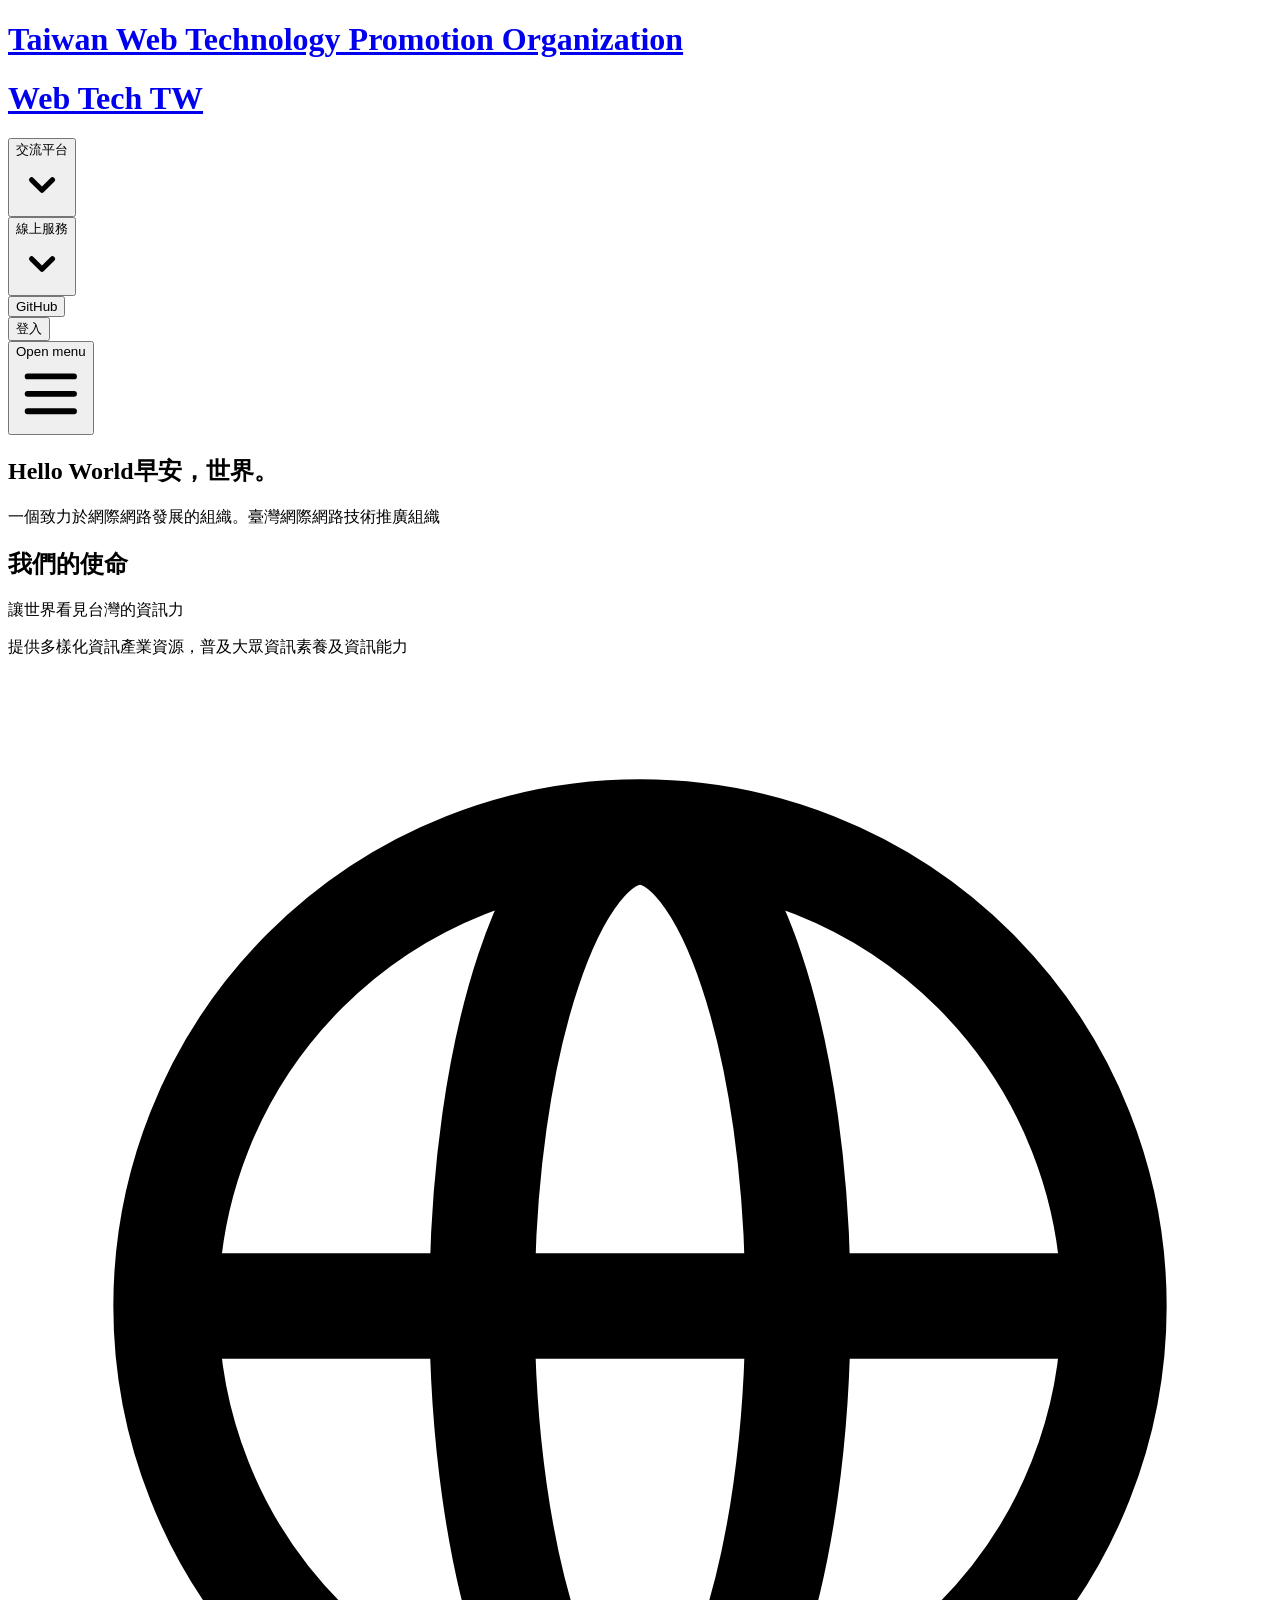
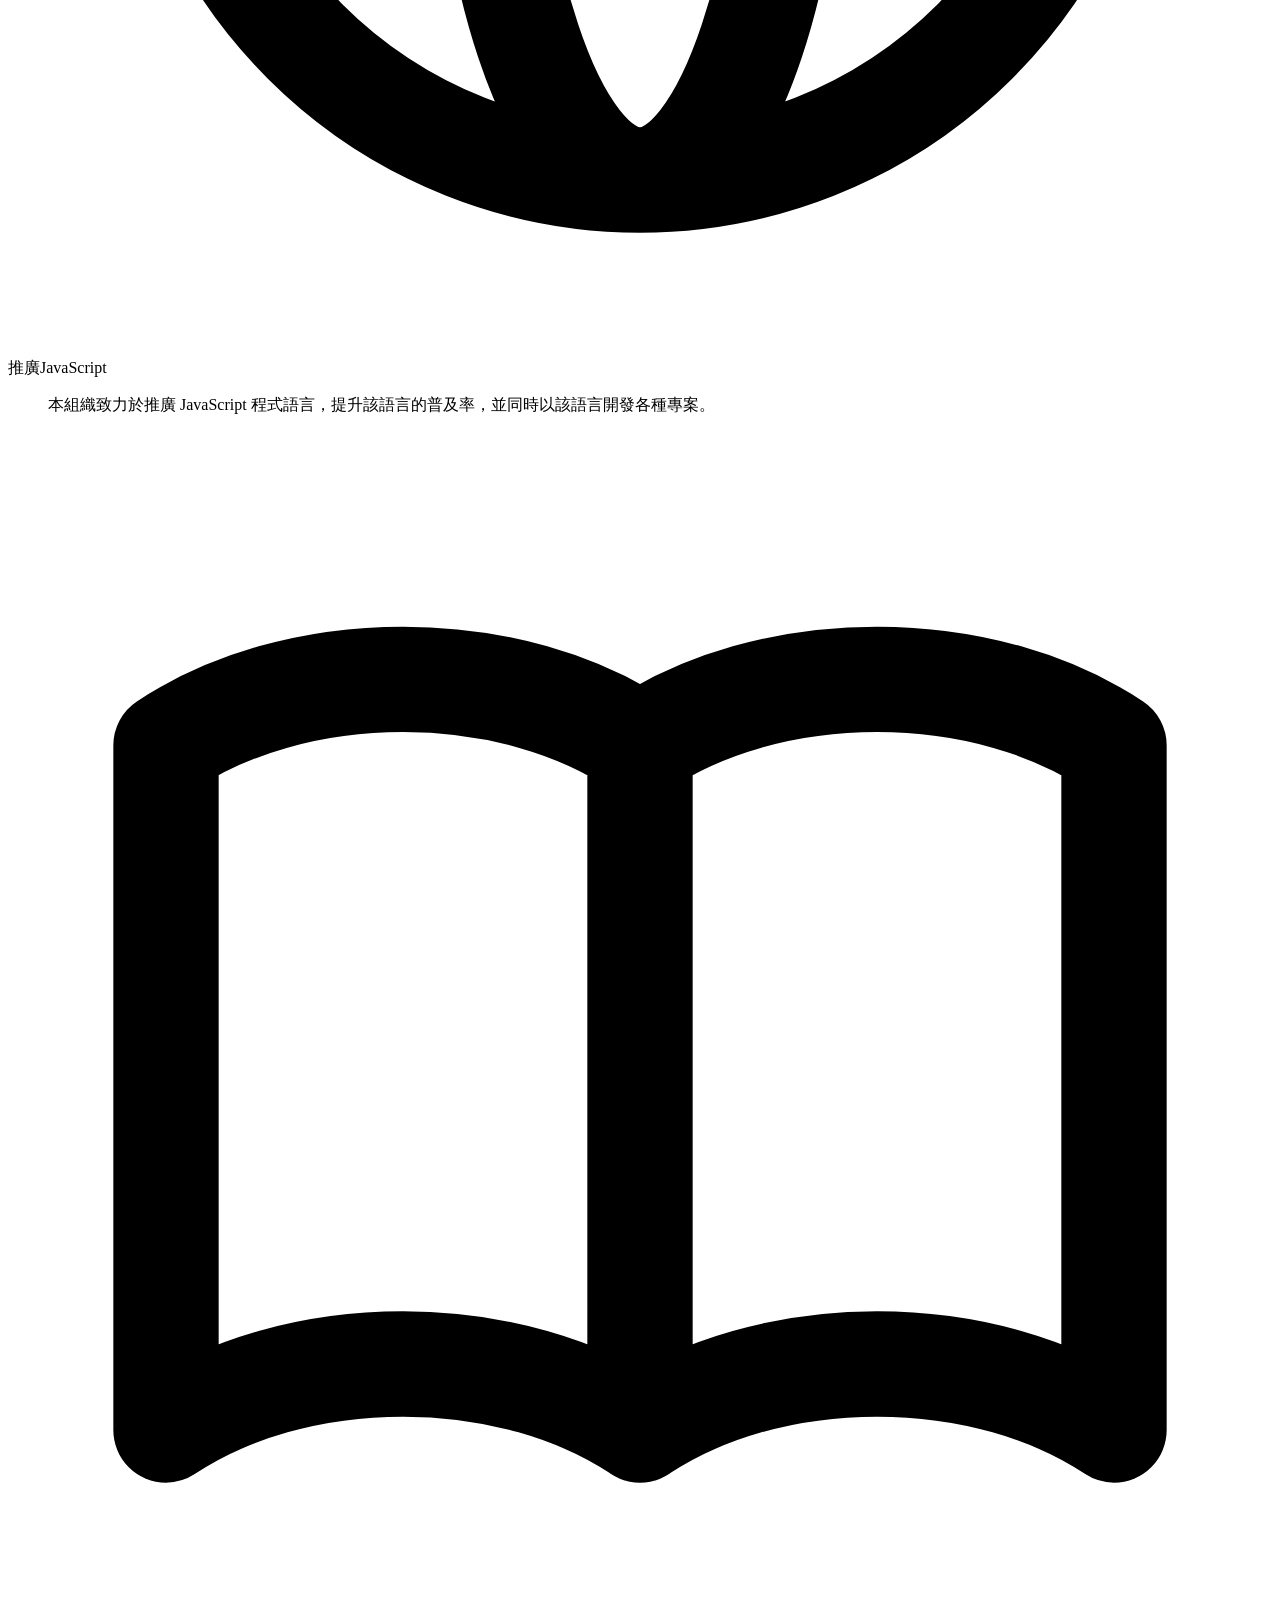
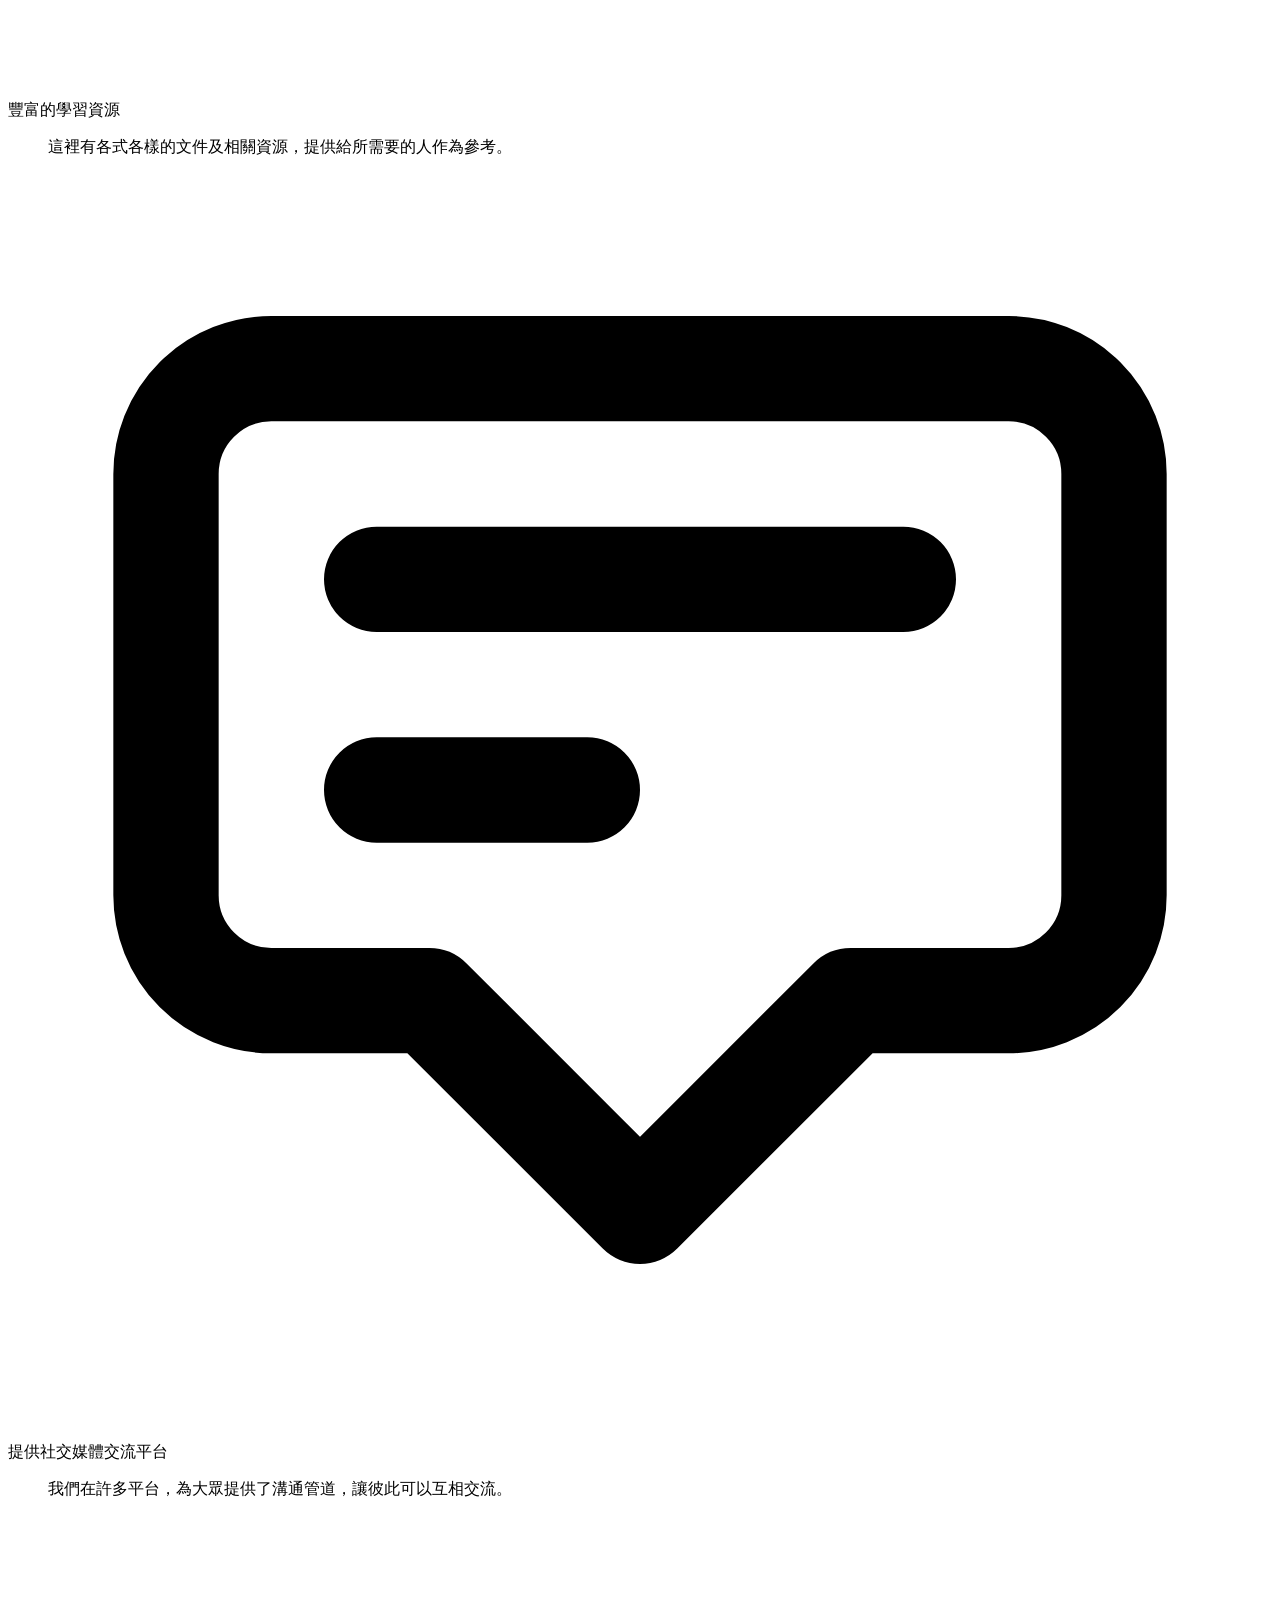
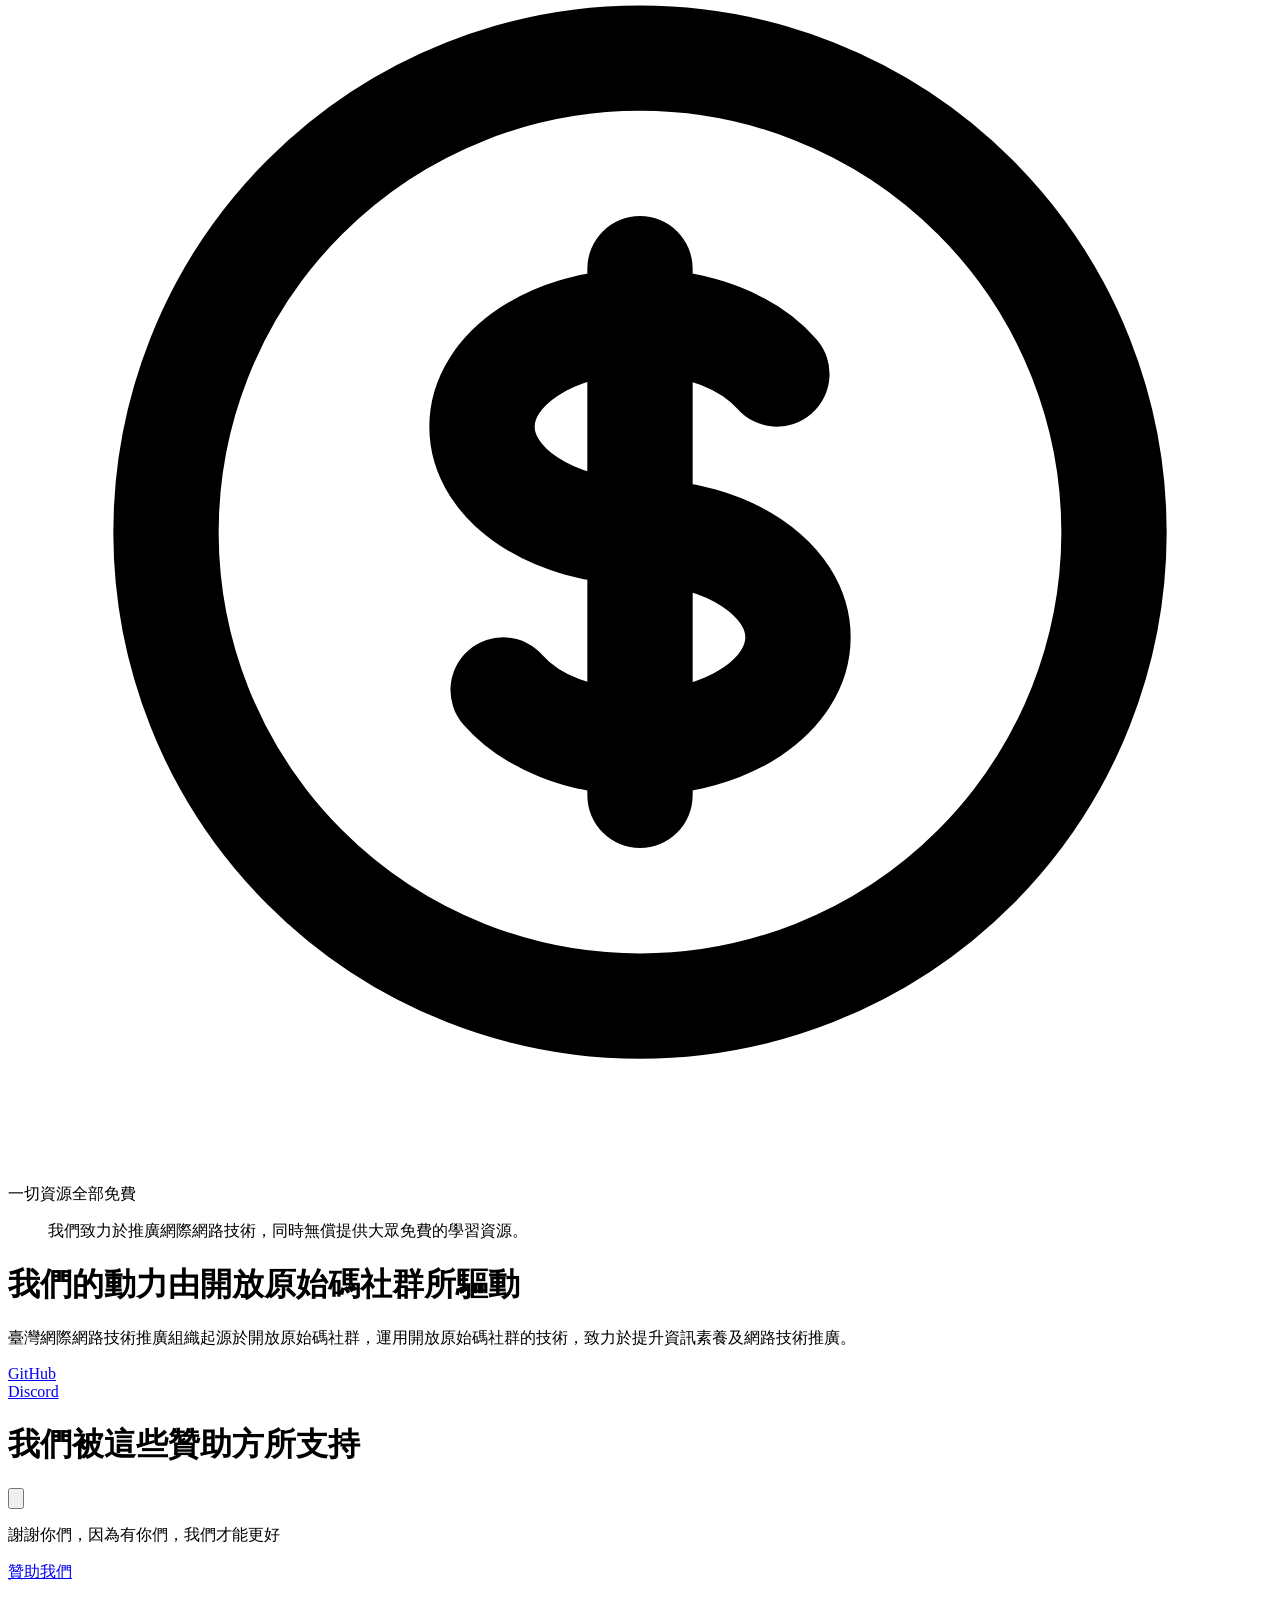
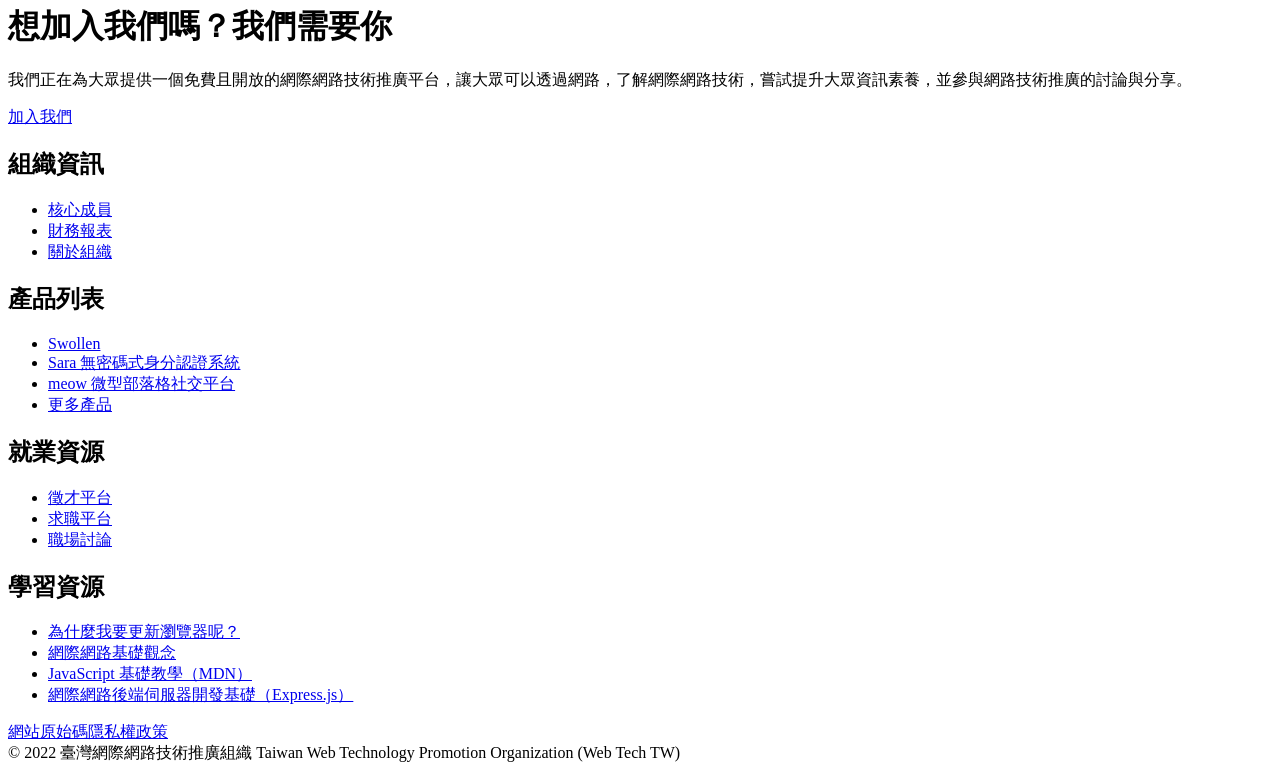
==== index.html @ 55f562b8 "Deploying to gh-pages from @ web-tech-tw/web-tech-tw.github.io@b942868909c0b8096531aa03346d0448882a3" ====
<!doctype html><html lang=""><head><meta charset="utf-8"><meta http-equiv="X-UA-Compatible" content="IE=edge"><meta name="viewport" content="width=device-width,initial-scale=1"><link rel="icon" href="/favicon.ico"><title>Taiwan Web Technology Promotion Organization 臺灣網際網路技術推廣組織</title><script defer="defer" type="module" src="/js/chunk-vendors.4b6e7f1a.js"></script><script defer="defer" type="module" src="/js/index.3e06db96.js"></script><link href="/css/index.1c033f49.css" rel="stylesheet"><script defer="defer" src="/js/chunk-vendors-legacy.874b4ec9.js" nomodule></script><script defer="defer" src="/js/index-legacy.c1a14dfc.js" nomodule></script></head><body><noscript><strong>We're sorry but Taiwan Web Technology Promotion Organization 臺灣網際網路技術推廣組織 doesn't work properly without JavaScript enabled. Please enable it to continue.</strong></noscript><div id="app"></div></body></html>
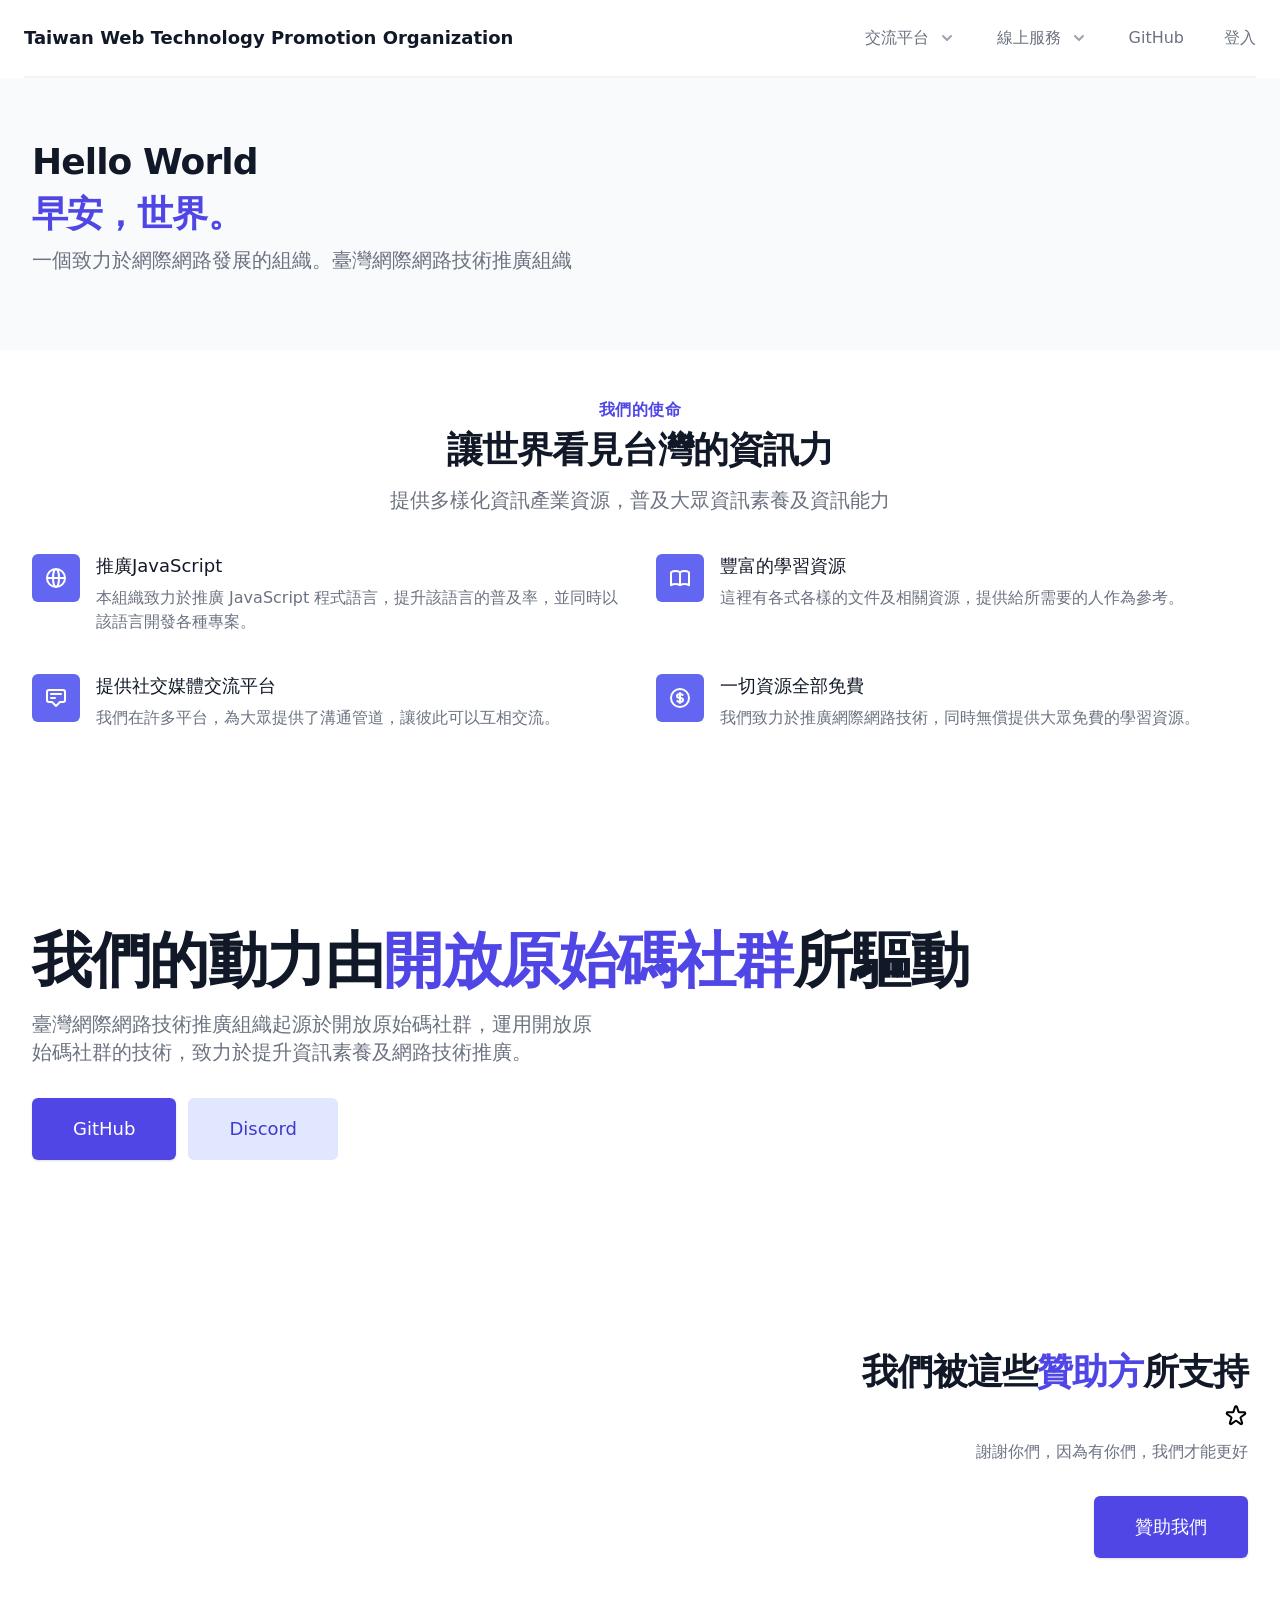
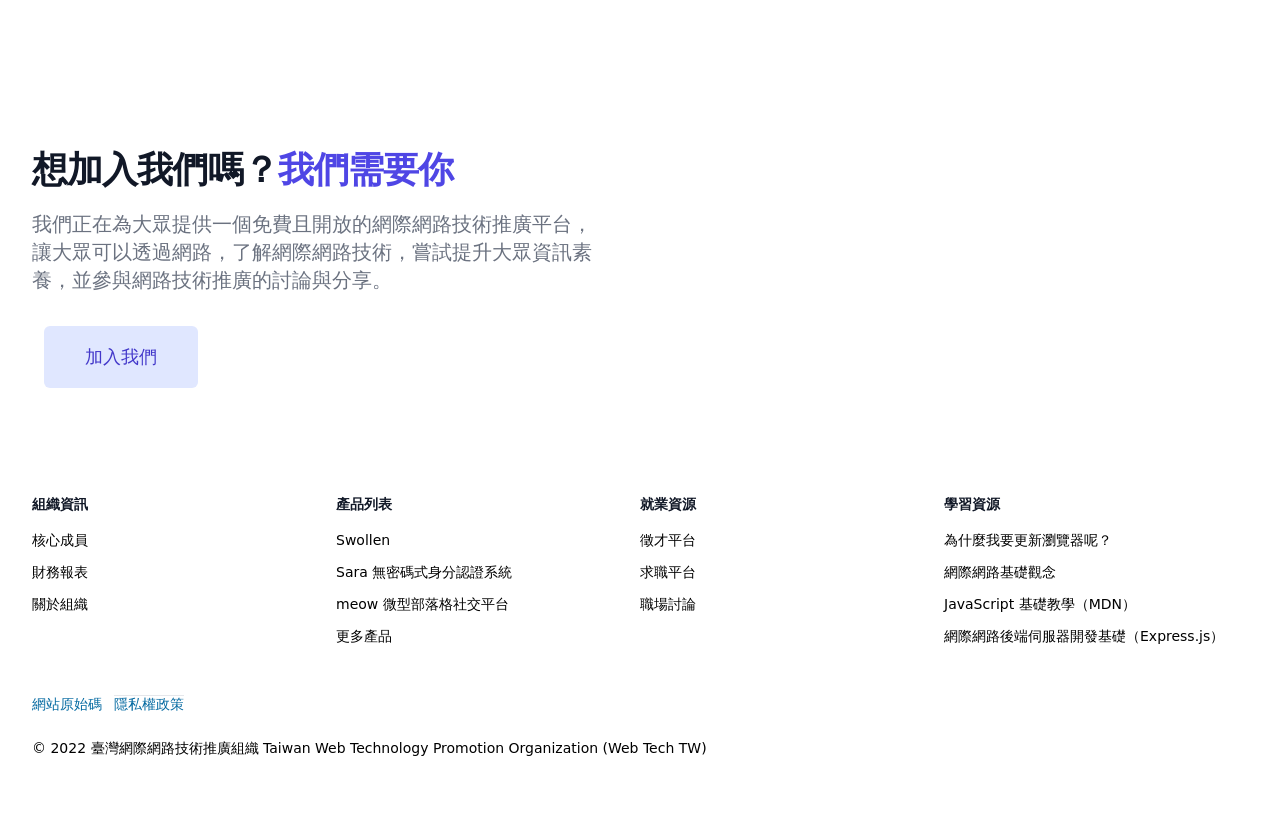
==== commit 4c9e8559: "Deploying to gh-pages from @ web-tech-tw/web-tech-tw.github.io@681ccfabd7e177c1f52563f174cc3d39831f8" ====
--- a/index.html
+++ b/index.html
@@ -1 +1 @@
-<!doctype html><html lang=""><head><meta charset="utf-8"><meta http-equiv="X-UA-Compatible" content="IE=edge"><meta name="viewport" content="width=device-width,initial-scale=1"><link rel="icon" href="/favicon.ico"><title>Taiwan Web Technology Promotion Organization 臺灣網際網路技術推廣組織</title><script defer="defer" type="module" src="/js/chunk-vendors.4b6e7f1a.js"></script><script defer="defer" type="module" src="/js/index.3e06db96.js"></script><link href="/css/index.1c033f49.css" rel="stylesheet"><script defer="defer" src="/js/chunk-vendors-legacy.874b4ec9.js" nomodule></script><script defer="defer" src="/js/index-legacy.c1a14dfc.js" nomodule></script></head><body><noscript><strong>We're sorry but Taiwan Web Technology Promotion Organization 臺灣網際網路技術推廣組織 doesn't work properly without JavaScript enabled. Please enable it to continue.</strong></noscript><div id="app"></div></body></html>+<!doctype html><html lang=""><head><meta charset="utf-8"><meta http-equiv="X-UA-Compatible" content="IE=edge"><meta name="viewport" content="width=device-width,initial-scale=1"><link rel="icon" href="/favicon.ico"><title>Taiwan Web Technology Promotion Organization 臺灣網際網路技術推廣組織</title><script defer="defer" type="module" src="/js/chunk-vendors.b6e04d6e.js"></script><script defer="defer" type="module" src="/js/index.07a729c2.js"></script><link href="/css/index.985c2d86.css" rel="stylesheet"><script defer="defer" src="/js/chunk-vendors-legacy.bca856eb.js" nomodule></script><script defer="defer" src="/js/index-legacy.4b22de33.js" nomodule></script></head><body><noscript><strong>We're sorry but Taiwan Web Technology Promotion Organization 臺灣網際網路技術推廣組織 doesn't work properly without JavaScript enabled. Please enable it to continue.</strong></noscript><div id="app"></div></body></html>
--- a/css/index.985c2d86.css
+++ b/css/index.985c2d86.css
@@ -0,0 +1,3 @@
+/*
+! tailwindcss v3.0.23 | MIT License | https://tailwindcss.com
+*/*,:after,:before{box-sizing:border-box;border-width:0;border-style:solid;border-color:#e5e7eb}:after,:before{--tw-content:""}html{line-height:1.5;-webkit-text-size-adjust:100%;-moz-tab-size:4;-o-tab-size:4;tab-size:4;font-family:ui-sans-serif,system-ui,-apple-system,BlinkMacSystemFont,Segoe UI,Roboto,Helvetica Neue,Arial,Noto Sans,sans-serif,Apple Color Emoji,Segoe UI Emoji,Segoe UI Symbol,Noto Color Emoji}body{margin:0;line-height:inherit}hr{height:0;color:inherit;border-top-width:1px}abbr:where([title]){-webkit-text-decoration:underline dotted;text-decoration:underline dotted}h1,h2,h3,h4,h5,h6{font-size:inherit;font-weight:inherit}a{color:inherit;text-decoration:inherit}b,strong{font-weight:bolder}code,kbd,pre,samp{font-family:ui-monospace,SFMono-Regular,Menlo,Monaco,Consolas,Liberation Mono,Courier New,monospace;font-size:1em}small{font-size:80%}sub,sup{font-size:75%;line-height:0;position:relative;vertical-align:baseline}sub{bottom:-.25em}sup{top:-.5em}table{text-indent:0;border-color:inherit;border-collapse:collapse}button,input,optgroup,select,textarea{font-family:inherit;font-size:100%;line-height:inherit;color:inherit;margin:0;padding:0}button,select{text-transform:none}[type=button],[type=reset],[type=submit],button{-webkit-appearance:button;background-color:transparent;background-image:none}:-moz-focusring{outline:auto}:-moz-ui-invalid{box-shadow:none}progress{vertical-align:baseline}::-webkit-inner-spin-button,::-webkit-outer-spin-button{height:auto}[type=search]{-webkit-appearance:textfield;outline-offset:-2px}::-webkit-search-decoration{-webkit-appearance:none}::-webkit-file-upload-button{-webkit-appearance:button;font:inherit}summary{display:list-item}blockquote,dd,dl,figure,h1,h2,h3,h4,h5,h6,hr,p,pre{margin:0}fieldset{margin:0}fieldset,legend{padding:0}menu,ol,ul{list-style:none;margin:0;padding:0}textarea{resize:vertical}input::-moz-placeholder,textarea::-moz-placeholder{opacity:1;color:#9ca3af}input:-ms-input-placeholder,textarea:-ms-input-placeholder{opacity:1;color:#9ca3af}input::placeholder,textarea::placeholder{opacity:1;color:#9ca3af}[role=button],button{cursor:pointer}:disabled{cursor:default}audio,canvas,embed,iframe,img,object,svg,video{display:block;vertical-align:middle}img,video{max-width:100%;height:auto}[hidden]{display:none}*,:after,:before{--tw-translate-x:0;--tw-translate-y:0;--tw-rotate:0;--tw-skew-x:0;--tw-skew-y:0;--tw-scale-x:1;--tw-scale-y:1;--tw-pan-x: ;--tw-pan-y: ;--tw-pinch-zoom: ;--tw-scroll-snap-strictness:proximity;--tw-ordinal: ;--tw-slashed-zero: ;--tw-numeric-figure: ;--tw-numeric-spacing: ;--tw-numeric-fraction: ;--tw-ring-inset: ;--tw-ring-offset-width:0px;--tw-ring-offset-color:#fff;--tw-ring-color:rgba(59,130,246,.5);--tw-ring-offset-shadow:0 0 #0000;--tw-ring-shadow:0 0 #0000;--tw-shadow:0 0 #0000;--tw-shadow-colored:0 0 #0000;--tw-blur: ;--tw-brightness: ;--tw-contrast: ;--tw-grayscale: ;--tw-hue-rotate: ;--tw-invert: ;--tw-saturate: ;--tw-sepia: ;--tw-drop-shadow: ;--tw-backdrop-blur: ;--tw-backdrop-brightness: ;--tw-backdrop-contrast: ;--tw-backdrop-grayscale: ;--tw-backdrop-hue-rotate: ;--tw-backdrop-invert: ;--tw-backdrop-opacity: ;--tw-backdrop-saturate: ;--tw-backdrop-sepia: }.prose{color:var(--tw-prose-body);max-width:65ch}.prose :where([class~=lead]):not(:where([class~=not-prose] *)){color:var(--tw-prose-lead);font-size:1.25em;line-height:1.6;margin-top:1.2em;margin-bottom:1.2em}.prose :where(a):not(:where([class~=not-prose] *)){color:var(--tw-prose-links);text-decoration:underline;font-weight:500}.prose :where(strong):not(:where([class~=not-prose] *)){color:var(--tw-prose-bold);font-weight:600}.prose :where(ol):not(:where([class~=not-prose] *)){list-style-type:decimal;padding-left:1.625em}.prose :where(ol[type=A]):not(:where([class~=not-prose] *)){list-style-type:upper-alpha}.prose :where(ol[type=a]):not(:where([class~=not-prose] *)){list-style-type:lower-alpha}.prose :where(ol[type=A s]):not(:where([class~=not-prose] *)){list-style-type:upper-alpha}.prose :where(ol[type=a s]):not(:where([class~=not-prose] *)){list-style-type:lower-alpha}.prose :where(ol[type=I]):not(:where([class~=not-prose] *)){list-style-type:upper-roman}.prose :where(ol[type=i]):not(:where([class~=not-prose] *)){list-style-type:lower-roman}.prose :where(ol[type=I s]):not(:where([class~=not-prose] *)){list-style-type:upper-roman}.prose :where(ol[type=i s]):not(:where([class~=not-prose] *)){list-style-type:lower-roman}.prose :where(ol[type="1"]):not(:where([class~=not-prose] *)){list-style-type:decimal}.prose :where(ul):not(:where([class~=not-prose] *)){list-style-type:disc;padding-left:1.625em}.prose :where(ol>li):not(:where([class~=not-prose] *))::marker{font-weight:400;color:var(--tw-prose-counters)}.prose :where(ul>li):not(:where([class~=not-prose] *))::marker{color:var(--tw-prose-bullets)}.prose :where(hr):not(:where([class~=not-prose] *)){border-color:var(--tw-prose-hr);border-top-width:1px;margin-top:3em;margin-bottom:3em}.prose :where(blockquote):not(:where([class~=not-prose] *)){font-weight:500;font-style:italic;color:var(--tw-prose-quotes);border-left-width:.25rem;border-left-color:var(--tw-prose-quote-borders);quotes:"\201C""\201D""\2018""\2019";margin-top:1.6em;margin-bottom:1.6em;padding-left:1em}.prose :where(blockquote p:first-of-type):not(:where([class~=not-prose] *)):before{content:open-quote}.prose :where(blockquote p:last-of-type):not(:where([class~=not-prose] *)):after{content:close-quote}.prose :where(h1):not(:where([class~=not-prose] *)){color:var(--tw-prose-headings);font-weight:800;font-size:2.25em;margin-top:0;margin-bottom:.8888889em;line-height:1.1111111}.prose :where(h1 strong):not(:where([class~=not-prose] *)){font-weight:900}.prose :where(h2):not(:where([class~=not-prose] *)){color:var(--tw-prose-headings);font-weight:700;font-size:1.5em;margin-top:2em;margin-bottom:1em;line-height:1.3333333}.prose :where(h2 strong):not(:where([class~=not-prose] *)){font-weight:800}.prose :where(h3):not(:where([class~=not-prose] *)){color:var(--tw-prose-headings);font-weight:600;font-size:1.25em;margin-top:1.6em;margin-bottom:.6em;line-height:1.6}.prose :where(h3 strong):not(:where([class~=not-prose] *)){font-weight:700}.prose :where(h4):not(:where([class~=not-prose] *)){color:var(--tw-prose-headings);font-weight:600;margin-top:1.5em;margin-bottom:.5em;line-height:1.5}.prose :where(h4 strong):not(:where([class~=not-prose] *)){font-weight:700}.prose :where(figure>*):not(:where([class~=not-prose] *)){margin-top:0;margin-bottom:0}.prose :where(figcaption):not(:where([class~=not-prose] *)){color:var(--tw-prose-captions);font-size:.875em;line-height:1.4285714;margin-top:.8571429em}.prose :where(code):not(:where([class~=not-prose] *)){color:var(--tw-prose-code);font-weight:600;font-size:.875em}.prose :where(code):not(:where([class~=not-prose] *)):before{content:"`"}.prose :where(code):not(:where([class~=not-prose] *)):after{content:"`"}.prose :where(a code):not(:where([class~=not-prose] *)){color:var(--tw-prose-links)}.prose :where(pre):not(:where([class~=not-prose] *)){color:var(--tw-prose-pre-code);background-color:var(--tw-prose-pre-bg);overflow-x:auto;font-weight:400;font-size:.875em;line-height:1.7142857;margin-top:1.7142857em;margin-bottom:1.7142857em;border-radius:.375rem;padding-top:.8571429em;padding-right:1.1428571em;padding-bottom:.8571429em;padding-left:1.1428571em}.prose :where(pre code):not(:where([class~=not-prose] *)){background-color:transparent;border-width:0;border-radius:0;padding:0;font-weight:inherit;color:inherit;font-size:inherit;font-family:inherit;line-height:inherit}.prose :where(pre code):not(:where([class~=not-prose] *)):before{content:none}.prose :where(pre code):not(:where([class~=not-prose] *)):after{content:none}.prose :where(table):not(:where([class~=not-prose] *)){width:100%;table-layout:auto;text-align:left;margin-top:2em;margin-bottom:2em;font-size:.875em;line-height:1.7142857}.prose :where(thead):not(:where([class~=not-prose] *)){border-bottom-width:1px;border-bottom-color:var(--tw-prose-th-borders)}.prose :where(thead th):not(:where([class~=not-prose] *)){color:var(--tw-prose-headings);font-weight:600;vertical-align:bottom;padding-right:.5714286em;padding-bottom:.5714286em;padding-left:.5714286em}.prose :where(tbody tr):not(:where([class~=not-prose] *)){border-bottom-width:1px;border-bottom-color:var(--tw-prose-td-borders)}.prose :where(tbody tr:last-child):not(:where([class~=not-prose] *)){border-bottom-width:0}.prose :where(tbody td):not(:where([class~=not-prose] *)){vertical-align:baseline;padding-top:.5714286em;padding-right:.5714286em;padding-bottom:.5714286em;padding-left:.5714286em}.prose{--tw-prose-body:#374151;--tw-prose-headings:#111827;--tw-prose-lead:#4b5563;--tw-prose-links:#111827;--tw-prose-bold:#111827;--tw-prose-counters:#6b7280;--tw-prose-bullets:#d1d5db;--tw-prose-hr:#e5e7eb;--tw-prose-quotes:#111827;--tw-prose-quote-borders:#e5e7eb;--tw-prose-captions:#6b7280;--tw-prose-code:#111827;--tw-prose-pre-code:#e5e7eb;--tw-prose-pre-bg:#1f2937;--tw-prose-th-borders:#d1d5db;--tw-prose-td-borders:#e5e7eb;--tw-prose-invert-body:#d1d5db;--tw-prose-invert-headings:#fff;--tw-prose-invert-lead:#9ca3af;--tw-prose-invert-links:#fff;--tw-prose-invert-bold:#fff;--tw-prose-invert-counters:#9ca3af;--tw-prose-invert-bullets:#4b5563;--tw-prose-invert-hr:#374151;--tw-prose-invert-quotes:#f3f4f6;--tw-prose-invert-quote-borders:#374151;--tw-prose-invert-captions:#9ca3af;--tw-prose-invert-code:#fff;--tw-prose-invert-pre-code:#d1d5db;--tw-prose-invert-pre-bg:rgba(0,0,0,.5);--tw-prose-invert-th-borders:#4b5563;--tw-prose-invert-td-borders:#374151;font-size:1rem;line-height:1.75}.prose :where(p):not(:where([class~=not-prose] *)){margin-top:1.25em;margin-bottom:1.25em}.prose :where(img):not(:where([class~=not-prose] *)){margin-top:2em;margin-bottom:2em}.prose :where(video):not(:where([class~=not-prose] *)){margin-top:2em;margin-bottom:2em}.prose :where(figure):not(:where([class~=not-prose] *)){margin-top:2em;margin-bottom:2em}.prose :where(h2 code):not(:where([class~=not-prose] *)){font-size:.875em}.prose :where(h3 code):not(:where([class~=not-prose] *)){font-size:.9em}.prose :where(li):not(:where([class~=not-prose] *)){margin-top:.5em;margin-bottom:.5em}.prose :where(ol>li):not(:where([class~=not-prose] *)){padding-left:.375em}.prose :where(ul>li):not(:where([class~=not-prose] *)){padding-left:.375em}.prose>:where(ul>li p):not(:where([class~=not-prose] *)){margin-top:.75em;margin-bottom:.75em}.prose>:where(ul>li>:first-child):not(:where([class~=not-prose] *)){margin-top:1.25em}.prose>:where(ul>li>:last-child):not(:where([class~=not-prose] *)){margin-bottom:1.25em}.prose>:where(ol>li>:first-child):not(:where([class~=not-prose] *)){margin-top:1.25em}.prose>:where(ol>li>:last-child):not(:where([class~=not-prose] *)){margin-bottom:1.25em}.prose :where(ul ul,ul ol,ol ul,ol ol):not(:where([class~=not-prose] *)){margin-top:.75em;margin-bottom:.75em}.prose :where(hr+*):not(:where([class~=not-prose] *)){margin-top:0}.prose :where(h2+*):not(:where([class~=not-prose] *)){margin-top:0}.prose :where(h3+*):not(:where([class~=not-prose] *)){margin-top:0}.prose :where(h4+*):not(:where([class~=not-prose] *)){margin-top:0}.prose :where(thead th:first-child):not(:where([class~=not-prose] *)){padding-left:0}.prose :where(thead th:last-child):not(:where([class~=not-prose] *)){padding-right:0}.prose :where(tbody td:first-child):not(:where([class~=not-prose] *)){padding-left:0}.prose :where(tbody td:last-child):not(:where([class~=not-prose] *)){padding-right:0}.prose>:where(:first-child):not(:where([class~=not-prose] *)){margin-top:0}.prose>:where(:last-child):not(:where([class~=not-prose] *)){margin-bottom:0}.sr-only{width:1px;height:1px;padding:0;margin:-1px;overflow:hidden;clip:rect(0,0,0,0);white-space:nowrap;border-width:0}.absolute,.sr-only{position:absolute}.relative{position:relative}.inset-x-0{left:0;right:0}.top-0{top:0}.z-10{z-index:10}.-m-3{margin:-.75rem}.mx-auto{margin-left:auto;margin-right:auto}.-my-2{margin-top:-.5rem;margin-bottom:-.5rem}.my-9{margin-top:2.25rem;margin-bottom:2.25rem}.mx-5{margin-left:1.25rem;margin-right:1.25rem}.mt-16{margin-top:4rem}.mt-3{margin-top:.75rem}.mt-11{margin-top:2.75rem}.mr-3{margin-right:.75rem}.mt-5{margin-top:1.25rem}.ml-2{margin-left:.5rem}.-ml-4{margin-left:-1rem}.ml-4{margin-left:1rem}.mt-1{margin-top:.25rem}.-mr-2{margin-right:-.5rem}.mt-6{margin-top:1.5rem}.-ml-7{margin-left:-1.75rem}.ml-3{margin-left:.75rem}.mb-3{margin-bottom:.75rem}.mt-2{margin-top:.5rem}.mt-4{margin-top:1rem}.mt-10{margin-top:2.5rem}.ml-16{margin-left:4rem}.block{display:block}.flex{display:flex}.inline-flex{display:inline-flex}.grid{display:grid}.hidden{display:none}.h-5{height:1.25rem}.h-6{height:1.5rem}.h-12{height:3rem}.w-1\/2{width:50%}.w-5{width:1.25rem}.w-screen{width:100vw}.w-6{width:1.5rem}.w-full{width:100%}.w-12{width:3rem}.max-w-7xl{max-width:80rem}.max-w-md{max-width:28rem}.max-w-2xl{max-width:42rem}.flex-none{flex:none}.flex-auto{flex:1 1 auto}.origin-top-right{transform-origin:top right}.transform{transform:translate(var(--tw-translate-x),var(--tw-translate-y)) rotate(var(--tw-rotate)) skewX(var(--tw-skew-x)) skewY(var(--tw-skew-y)) scaleX(var(--tw-scale-x)) scaleY(var(--tw-scale-y))}.cursor-pointer{cursor:pointer}.items-start{align-items:flex-start}.items-center{align-items:center}.justify-start{justify-content:flex-start}.justify-center{justify-content:center}.justify-between{justify-content:space-between}.gap-6{gap:1.5rem}.gap-y-8{row-gap:2rem}.space-y-10>:not([hidden])~:not([hidden]){--tw-space-y-reverse:0;margin-top:calc(2.5rem*(1 - var(--tw-space-y-reverse)));margin-bottom:calc(2.5rem*var(--tw-space-y-reverse))}.space-y-2>:not([hidden])~:not([hidden]){--tw-space-y-reverse:0;margin-top:calc(.5rem*(1 - var(--tw-space-y-reverse)));margin-bottom:calc(.5rem*var(--tw-space-y-reverse))}.space-x-10>:not([hidden])~:not([hidden]){--tw-space-x-reverse:0;margin-right:calc(2.5rem*var(--tw-space-x-reverse));margin-left:calc(2.5rem*(1 - var(--tw-space-x-reverse)))}.divide-y>:not([hidden])~:not([hidden]){--tw-divide-y-reverse:0;border-top-width:calc(1px*(1 - var(--tw-divide-y-reverse)));border-bottom-width:calc(1px*var(--tw-divide-y-reverse))}.divide-y-2>:not([hidden])~:not([hidden]){--tw-divide-y-reverse:0;border-top-width:calc(2px*(1 - var(--tw-divide-y-reverse)));border-bottom-width:calc(2px*var(--tw-divide-y-reverse))}.divide-gray-200>:not([hidden])~:not([hidden]){--tw-divide-opacity:1;border-color:rgb(229 231 235/var(--tw-divide-opacity))}.divide-gray-50>:not([hidden])~:not([hidden]){--tw-divide-opacity:1;border-color:rgb(249 250 251/var(--tw-divide-opacity))}.overflow-hidden{overflow:hidden}.rounded-md{border-radius:.375rem}.rounded-lg{border-radius:.5rem}.rounded-full{border-radius:9999px}.border{border-width:1px}.border-b-2{border-bottom-width:2px}.border-gray-100{--tw-border-opacity:1;border-color:rgb(243 244 246/var(--tw-border-opacity))}.border-transparent{border-color:transparent}.bg-white{--tw-bg-opacity:1;background-color:rgb(255 255 255/var(--tw-bg-opacity))}.bg-gray-50{--tw-bg-opacity:1;background-color:rgb(249 250 251/var(--tw-bg-opacity))}.bg-indigo-500{--tw-bg-opacity:1;background-color:rgb(99 102 241/var(--tw-bg-opacity))}.bg-indigo-600{--tw-bg-opacity:1;background-color:rgb(79 70 229/var(--tw-bg-opacity))}.bg-indigo-100{--tw-bg-opacity:1;background-color:rgb(224 231 255/var(--tw-bg-opacity))}.p-3{padding:.75rem}.p-2{padding:.5rem}.px-4{padding-left:1rem;padding-right:1rem}.py-6{padding-top:1.5rem;padding-bottom:1.5rem}.px-2{padding-left:.5rem;padding-right:.5rem}.px-5{padding-left:1.25rem;padding-right:1.25rem}.py-10{padding-top:2.5rem;padding-bottom:2.5rem}.py-3{padding-top:.75rem;padding-bottom:.75rem}.py-12{padding-top:3rem;padding-bottom:3rem}.px-8{padding-left:2rem;padding-right:2rem}.pb-16{padding-bottom:4rem}.pt-5{padding-top:1.25rem}.pb-6{padding-bottom:1.5rem}.text-sm{font-size:.875rem;line-height:1.25rem}.text-lg{font-size:1.125rem;line-height:1.75rem}.text-base{font-size:1rem;line-height:1.5rem}.text-3xl{font-size:1.875rem;line-height:2.25rem}.text-xl{font-size:1.25rem;line-height:1.75rem}.text-4xl{font-size:2.25rem;line-height:2.5rem}.font-semibold{font-weight:600}.font-medium{font-weight:500}.font-extrabold{font-weight:800}.uppercase{text-transform:uppercase}.leading-6{line-height:1.5rem}.leading-8{line-height:2rem}.tracking-tight{letter-spacing:-.025em}.tracking-wide{letter-spacing:.025em}.text-gray-900{--tw-text-opacity:1;color:rgb(17 24 39/var(--tw-text-opacity))}.text-sky-700{--tw-text-opacity:1;color:rgb(3 105 161/var(--tw-text-opacity))}.text-gray-500{--tw-text-opacity:1;color:rgb(107 114 128/var(--tw-text-opacity))}.text-gray-400{--tw-text-opacity:1;color:rgb(156 163 175/var(--tw-text-opacity))}.text-indigo-600{--tw-text-opacity:1;color:rgb(79 70 229/var(--tw-text-opacity))}.text-white{--tw-text-opacity:1;color:rgb(255 255 255/var(--tw-text-opacity))}.text-indigo-700{--tw-text-opacity:1;color:rgb(67 56 202/var(--tw-text-opacity))}.shadow-lg{--tw-shadow:0 10px 15px -3px rgba(0,0,0,.1),0 4px 6px -4px rgba(0,0,0,.1);--tw-shadow-colored:0 10px 15px -3px var(--tw-shadow-color),0 4px 6px -4px var(--tw-shadow-color)}.shadow,.shadow-lg{box-shadow:var(--tw-ring-offset-shadow,0 0 #0000),var(--tw-ring-shadow,0 0 #0000),var(--tw-shadow)}.shadow{--tw-shadow:0 1px 3px 0 rgba(0,0,0,.1),0 1px 2px -1px rgba(0,0,0,.1);--tw-shadow-colored:0 1px 3px 0 var(--tw-shadow-color),0 1px 2px -1px var(--tw-shadow-color)}.ring-1{--tw-ring-offset-shadow:var(--tw-ring-inset) 0 0 0 var(--tw-ring-offset-width) var(--tw-ring-offset-color);--tw-ring-shadow:var(--tw-ring-inset) 0 0 0 calc(1px + var(--tw-ring-offset-width)) var(--tw-ring-color);box-shadow:var(--tw-ring-offset-shadow),var(--tw-ring-shadow),var(--tw-shadow,0 0 #0000)}.ring-black{--tw-ring-opacity:1;--tw-ring-color:rgb(0 0 0/var(--tw-ring-opacity))}.ring-opacity-5{--tw-ring-opacity:0.05}.transition{transition-property:color,background-color,border-color,fill,stroke,opacity,box-shadow,transform,filter,-webkit-text-decoration-color,-webkit-backdrop-filter;transition-property:color,background-color,border-color,text-decoration-color,fill,stroke,opacity,box-shadow,transform,filter,backdrop-filter;transition-property:color,background-color,border-color,text-decoration-color,fill,stroke,opacity,box-shadow,transform,filter,backdrop-filter,-webkit-text-decoration-color,-webkit-backdrop-filter;transition-timing-function:cubic-bezier(.4,0,.2,1);transition-duration:.15s}.hover\:bg-gray-50:hover{--tw-bg-opacity:1;background-color:rgb(249 250 251/var(--tw-bg-opacity))}.hover\:bg-gray-100:hover{--tw-bg-opacity:1;background-color:rgb(243 244 246/var(--tw-bg-opacity))}.hover\:bg-indigo-700:hover{--tw-bg-opacity:1;background-color:rgb(67 56 202/var(--tw-bg-opacity))}.hover\:bg-indigo-200:hover{--tw-bg-opacity:1;background-color:rgb(199 210 254/var(--tw-bg-opacity))}.hover\:text-gray-900:hover{--tw-text-opacity:1;color:rgb(17 24 39/var(--tw-text-opacity))}.hover\:text-gray-500:hover{--tw-text-opacity:1;color:rgb(107 114 128/var(--tw-text-opacity))}.focus\:outline-none:focus{outline:2px solid transparent;outline-offset:2px}.focus\:ring-2:focus{--tw-ring-offset-shadow:var(--tw-ring-inset) 0 0 0 var(--tw-ring-offset-width) var(--tw-ring-offset-color);--tw-ring-shadow:var(--tw-ring-inset) 0 0 0 calc(2px + var(--tw-ring-offset-width)) var(--tw-ring-color);box-shadow:var(--tw-ring-offset-shadow),var(--tw-ring-shadow),var(--tw-shadow,0 0 #0000)}.focus\:ring-inset:focus{--tw-ring-inset:inset}.focus\:ring-indigo-500:focus{--tw-ring-opacity:1;--tw-ring-color:rgb(99 102 241/var(--tw-ring-opacity))}.focus\:ring-offset-2:focus{--tw-ring-offset-width:2px}.group:hover .group-hover\:text-gray-500{--tw-text-opacity:1;color:rgb(107 114 128/var(--tw-text-opacity))}@media (min-width:640px){.sm\:mx-auto{margin-left:auto;margin-right:auto}.sm\:-ml-4{margin-left:-1rem}.sm\:mt-12{margin-top:3rem}.sm\:mt-5{margin-top:1.25rem}.sm\:mt-8{margin-top:2rem}.sm\:mt-0{margin-top:0}.sm\:ml-3{margin-left:.75rem}.sm\:block{display:block}.sm\:flex{display:flex}.sm\:hidden{display:none}.sm\:max-w-xl{max-width:36rem}.sm\:justify-center{justify-content:center}.sm\:gap-8{gap:2rem}.sm\:space-y-8>:not([hidden])~:not([hidden]){--tw-space-y-reverse:0;margin-top:calc(2rem*(1 - var(--tw-space-y-reverse)));margin-bottom:calc(2rem*var(--tw-space-y-reverse))}.sm\:p-8{padding:2rem}.sm\:px-6{padding-left:1.5rem;padding-right:1.5rem}.sm\:px-0{padding-left:0;padding-right:0}.sm\:text-center{text-align:center}.sm\:text-4xl{font-size:2.25rem;line-height:2.5rem}.sm\:text-5xl{font-size:3rem;line-height:1}.sm\:text-lg{font-size:1.125rem;line-height:1.75rem}}@media (min-width:768px){.md\:mt-16{margin-top:4rem}.md\:mt-5{margin-top:1.25rem}.md\:flex{display:flex}.md\:grid{display:grid}.md\:hidden{display:none}.md\:grid-cols-2{grid-template-columns:repeat(2,minmax(0,1fr))}.md\:justify-start{justify-content:flex-start}.md\:gap-x-8{-moz-column-gap:2rem;column-gap:2rem}.md\:gap-y-10{row-gap:2.5rem}.md\:space-x-10>:not([hidden])~:not([hidden]){--tw-space-x-reverse:0;margin-right:calc(2.5rem*var(--tw-space-x-reverse));margin-left:calc(2.5rem*(1 - var(--tw-space-x-reverse)))}.md\:space-y-0>:not([hidden])~:not([hidden]){--tw-space-y-reverse:0;margin-top:calc(0px*(1 - var(--tw-space-y-reverse)));margin-bottom:calc(0px*var(--tw-space-y-reverse))}.md\:px-8{padding-left:2rem;padding-right:2rem}.md\:py-4{padding-top:1rem;padding-bottom:1rem}.md\:px-10{padding-left:2.5rem;padding-right:2.5rem}.md\:text-6xl{font-size:3.75rem;line-height:1}.md\:text-xl{font-size:1.25rem;line-height:1.75rem}.md\:text-lg{font-size:1.125rem;line-height:1.75rem}}@media (min-width:1024px){.lg\:prose-xl{font-size:1.25rem;line-height:1.8}.lg\:prose-xl :where(p):not(:where([class~=not-prose] *)){margin-top:1.2em;margin-bottom:1.2em}.lg\:prose-xl :where([class~=lead]):not(:where([class~=not-prose] *)){font-size:1.2em;line-height:1.5;margin-top:1em;margin-bottom:1em}.lg\:prose-xl :where(blockquote):not(:where([class~=not-prose] *)){margin-top:1.6em;margin-bottom:1.6em;padding-left:1.0666667em}.lg\:prose-xl :where(h1):not(:where([class~=not-prose] *)){font-size:2.8em;margin-top:0;margin-bottom:.8571429em;line-height:1}.lg\:prose-xl :where(h2):not(:where([class~=not-prose] *)){font-size:1.8em;margin-top:1.5555556em;margin-bottom:.8888889em;line-height:1.1111111}.lg\:prose-xl :where(h3):not(:where([class~=not-prose] *)){font-size:1.5em;margin-top:1.6em;margin-bottom:.6666667em;line-height:1.3333333}.lg\:prose-xl :where(h4):not(:where([class~=not-prose] *)){margin-top:1.8em;margin-bottom:.6em;line-height:1.6}.lg\:prose-xl :where(img):not(:where([class~=not-prose] *)){margin-top:2em;margin-bottom:2em}.lg\:prose-xl :where(video):not(:where([class~=not-prose] *)){margin-top:2em;margin-bottom:2em}.lg\:prose-xl :where(figure):not(:where([class~=not-prose] *)){margin-top:2em;margin-bottom:2em}.lg\:prose-xl :where(figure>*):not(:where([class~=not-prose] *)){margin-top:0;margin-bottom:0}.lg\:prose-xl :where(figcaption):not(:where([class~=not-prose] *)){font-size:.9em;line-height:1.5555556;margin-top:1em}.lg\:prose-xl :where(code):not(:where([class~=not-prose] *)){font-size:.9em}.lg\:prose-xl :where(h2 code):not(:where([class~=not-prose] *)){font-size:.8611111em}.lg\:prose-xl :where(h3 code):not(:where([class~=not-prose] *)){font-size:.9em}.lg\:prose-xl :where(pre):not(:where([class~=not-prose] *)){font-size:.9em;line-height:1.7777778;margin-top:2em;margin-bottom:2em;border-radius:.5rem;padding-top:1.1111111em;padding-right:1.3333333em;padding-bottom:1.1111111em;padding-left:1.3333333em}.lg\:prose-xl :where(ol):not(:where([class~=not-prose] *)){padding-left:1.6em}.lg\:prose-xl :where(ul):not(:where([class~=not-prose] *)){padding-left:1.6em}.lg\:prose-xl :where(li):not(:where([class~=not-prose] *)){margin-top:.6em;margin-bottom:.6em}.lg\:prose-xl :where(ol>li):not(:where([class~=not-prose] *)){padding-left:.4em}.lg\:prose-xl :where(ul>li):not(:where([class~=not-prose] *)){padding-left:.4em}.lg\:prose-xl>:where(ul>li p):not(:where([class~=not-prose] *)){margin-top:.8em;margin-bottom:.8em}.lg\:prose-xl>:where(ul>li>:first-child):not(:where([class~=not-prose] *)){margin-top:1.2em}.lg\:prose-xl>:where(ul>li>:last-child):not(:where([class~=not-prose] *)){margin-bottom:1.2em}.lg\:prose-xl>:where(ol>li>:first-child):not(:where([class~=not-prose] *)){margin-top:1.2em}.lg\:prose-xl>:where(ol>li>:last-child):not(:where([class~=not-prose] *)){margin-bottom:1.2em}.lg\:prose-xl :where(ul ul,ul ol,ol ul,ol ol):not(:where([class~=not-prose] *)){margin-top:.8em;margin-bottom:.8em}.lg\:prose-xl :where(hr):not(:where([class~=not-prose] *)){margin-top:2.8em;margin-bottom:2.8em}.lg\:prose-xl :where(hr+*):not(:where([class~=not-prose] *)){margin-top:0}.lg\:prose-xl :where(h2+*):not(:where([class~=not-prose] *)){margin-top:0}.lg\:prose-xl :where(h3+*):not(:where([class~=not-prose] *)){margin-top:0}.lg\:prose-xl :where(h4+*):not(:where([class~=not-prose] *)){margin-top:0}.lg\:prose-xl :where(table):not(:where([class~=not-prose] *)){font-size:.9em;line-height:1.5555556}.lg\:prose-xl :where(thead th):not(:where([class~=not-prose] *)){padding-right:.6666667em;padding-bottom:.8888889em;padding-left:.6666667em}.lg\:prose-xl :where(thead th:first-child):not(:where([class~=not-prose] *)){padding-left:0}.lg\:prose-xl :where(thead th:last-child):not(:where([class~=not-prose] *)){padding-right:0}.lg\:prose-xl :where(tbody td):not(:where([class~=not-prose] *)){padding-top:.8888889em;padding-right:.6666667em;padding-bottom:.8888889em;padding-left:.6666667em}.lg\:prose-xl :where(tbody td:first-child):not(:where([class~=not-prose] *)){padding-left:0}.lg\:prose-xl :where(tbody td:last-child):not(:where([class~=not-prose] *)){padding-right:0}.lg\:prose-xl>:where(:first-child):not(:where([class~=not-prose] *)){margin-top:0}.lg\:prose-xl>:where(:last-child):not(:where([class~=not-prose] *)){margin-bottom:0}.lg\:left-1\/2{left:50%}.lg\:mx-auto{margin-left:auto;margin-right:auto}.lg\:mx-0{margin-right:0}.lg\:ml-0,.lg\:mx-0{margin-left:0}.lg\:mt-20{margin-top:5rem}.lg\:flex{display:flex}.lg\:w-1\/2{width:50%}.lg\:w-0{width:0}.lg\:flex-none{flex:none}.lg\:flex-1{flex:1 1 0%}.lg\:-translate-x-1\/2{--tw-translate-x:-50%;transform:translate(var(--tw-translate-x),var(--tw-translate-y)) rotate(var(--tw-rotate)) skewX(var(--tw-skew-x)) skewY(var(--tw-skew-y)) scaleX(var(--tw-scale-x)) scaleY(var(--tw-scale-y))}.lg\:items-center{align-items:center}.lg\:justify-start{justify-content:flex-start}.lg\:justify-end{justify-content:flex-end}.lg\:justify-between{justify-content:space-between}.lg\:space-y-0>:not([hidden])~:not([hidden]){--tw-space-y-reverse:0;margin-top:calc(0px*(1 - var(--tw-space-y-reverse)));margin-bottom:calc(0px*var(--tw-space-y-reverse))}.lg\:py-16{padding-top:4rem;padding-bottom:4rem}.lg\:px-8{padding-left:2rem;padding-right:2rem}.lg\:text-left{text-align:left}.lg\:text-center{text-align:center}.lg\:text-right{text-align:right}}@media (min-width:1280px){.xl\:mt-28{margin-top:7rem}.xl\:inline{display:inline}}
